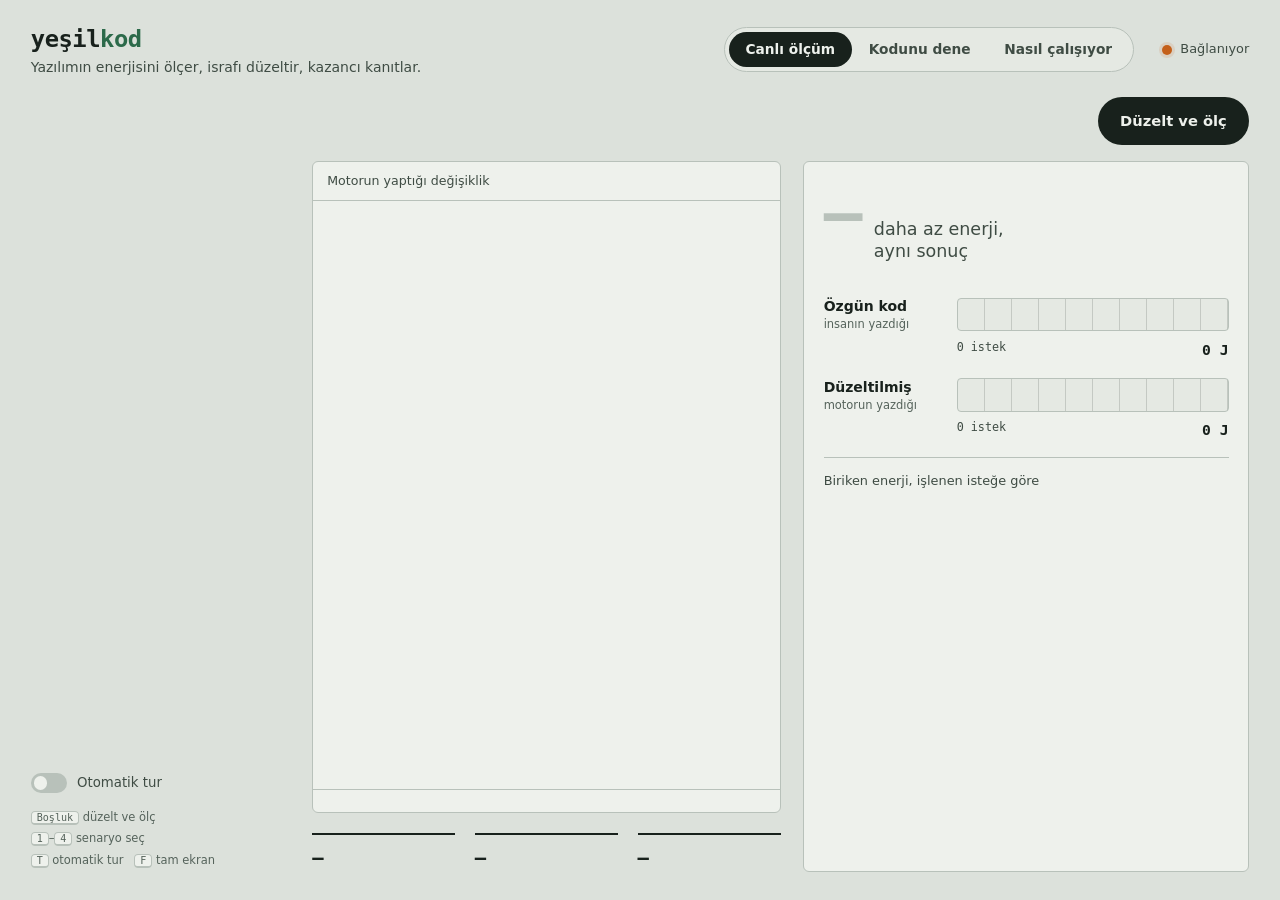
==== web/index.html @ ccd66c2a "Yeşil Kod: araç, proje sitesi ve COP31 stant malzemeleri Python için enerji israfı analizi, otomatik" ====
<!doctype html>
<html lang="tr">
<head>
<meta charset="utf-8">
<meta name="viewport" content="width=device-width, initial-scale=1">
<title>Yeşil Kod</title>
<style>
@font-face{font-family:"Martian";src:url(/fonts/martian-mono-latin-standard-normal.woff2) format("woff2");font-weight:100 800;font-stretch:75% 112.5%;font-display:swap;unicode-range:U+0000-00FF,U+0131,U+0152-0153,U+02BB-02BC,U+02C6,U+02DA,U+02DC,U+2000-206F,U+20AC,U+2122,U+2191,U+2193,U+2212,U+2215}
@font-face{font-family:"Martian";src:url(/fonts/martian-mono-latin-ext-standard-normal.woff2) format("woff2");font-weight:100 800;font-stretch:75% 112.5%;font-display:swap;unicode-range:U+0100-02BA,U+02BD-02C5,U+02C7-02CC,U+02CE-02D7,U+02DD-02FF,U+1E00-1E9F,U+20A0-20AB,U+2113,U+2C60-2C7F,U+A720-A7FF}
@font-face{font-family:"Hanken";src:url(/fonts/hanken-grotesk-latin-wght-normal.woff2) format("woff2");font-weight:100 900;font-display:swap;unicode-range:U+0000-00FF,U+0131,U+0152-0153,U+02BB-02BC,U+02C6,U+02DA,U+02DC,U+2000-206F,U+20AC,U+2122,U+2191,U+2193,U+2212,U+2215}
@font-face{font-family:"Hanken";src:url(/fonts/hanken-grotesk-latin-ext-wght-normal.woff2) format("woff2");font-weight:100 900;font-display:swap;unicode-range:U+0100-02BA,U+02BD-02C5,U+02C7-02CC,U+02CE-02D7,U+02DD-02FF,U+1E00-1E9F,U+20A0-20AB,U+2113,U+2C60-2C7F,U+A720-A7FF}

:root{
  --mineral:#DCE1DB; --paper:#EEF1EC; --well:#E5E9E3; --rule:#B8C1BA;
  --ink:#18211C; --ink2:#3F4C44; --ink3:#55635B;
  --amber:#C4601A; --amber-ink:#8E430F; --amber-tint:rgba(196,96,26,.13);
  --moss:#2C6A4A; --moss-ink:#1F5038; --moss-tint:rgba(44,106,74,.14);
  --mono:"Martian", ui-monospace, "Cascadia Mono", Consolas, monospace;
  --sans:"Hanken", "Segoe UI", system-ui, sans-serif;
  --r:6px;
}
*{box-sizing:border-box;margin:0;padding:0}
html{font-size:clamp(14px, 0.86vw, 19px)}
body{background:var(--mineral);color:var(--ink);font-family:var(--sans);line-height:1.45;-webkit-font-smoothing:antialiased;min-height:100vh}
button{font:inherit;color:inherit;background:none;border:0;cursor:pointer}
:focus-visible{outline:3px solid var(--ink);outline-offset:3px;border-radius:4px}
.app{max-width:1800px;margin:0 auto;padding:1.6rem 2.2rem 2rem;display:flex;flex-direction:column;gap:1.4rem;min-height:100vh}

header{display:flex;align-items:center;gap:2rem;flex-wrap:wrap}
.word{font-family:var(--mono);font-weight:700;font-stretch:112.5%;font-size:1.7rem;letter-spacing:-.02em}
.word span{color:var(--moss)}
.desc{color:var(--ink2);font-size:1rem}
.tabs{display:flex;background:var(--well);border:1px solid var(--rule);border-radius:999px;padding:4px;margin-left:auto}
.tabs button{padding:.55rem 1.2rem;border-radius:999px;font-weight:600;font-size:.98rem;color:var(--ink2);white-space:nowrap}
.tabs button[aria-selected=true]{background:var(--ink);color:var(--paper)}
.status{display:flex;align-items:center;gap:.6rem;font-size:.92rem;color:var(--ink2)}
.led{width:10px;height:10px;border-radius:50%;background:var(--amber);box-shadow:0 0 0 3px var(--amber-tint)}
.led.on{background:var(--moss);box-shadow:0 0 0 3px var(--moss-tint)}
.status b{color:var(--ink);font-weight:600}
.view{display:none;flex:1;min-height:0} .view.on{display:flex}
@media (min-width:1101px){.app{height:100vh} #canli .main{min-height:0} .meter{min-height:0;overflow:hidden} .facts{margin-top:auto}}

#canli{gap:1.6rem;align-items:stretch}
.side{width:18.5rem;flex-shrink:0;display:flex;flex-direction:column;gap:.6rem}
.sc{text-align:left;padding:1rem 1.1rem;border-radius:var(--r);background:var(--paper);border:1px solid var(--rule);display:flex;flex-direction:column;gap:.25rem;transition:background .2s,color .2s}
.sc:hover{border-color:var(--ink3)}
.sc strong{font-size:1.08rem}
.sc small{font-size:.88rem;color:var(--ink3)}
.sc[aria-pressed=true]{background:var(--ink);color:var(--paper);border-color:var(--ink)}
.sc[aria-pressed=true] small{color:#B9C6BE}
.side .spacer{flex:1}
.toggle{display:flex;align-items:center;gap:.7rem;font-size:.95rem;color:var(--ink2);padding:.4rem 0;cursor:pointer}
.toggle input{width:2.6rem;height:1.4rem;appearance:none;background:var(--rule);border-radius:999px;position:relative;cursor:pointer;transition:background .2s;flex-shrink:0}
.toggle input::after{content:"";position:absolute;top:3px;left:3px;width:calc(1.4rem - 6px);height:calc(1.4rem - 6px);border-radius:50%;background:var(--paper);transition:transform .2s}
.toggle input:checked{background:var(--moss)} .toggle input:checked::after{transform:translateX(1.2rem)}
.keys{font-size:.82rem;color:var(--ink3);line-height:1.9}
.keys kbd{font-family:var(--mono);font-size:.72rem;border:1px solid var(--rule);border-bottom-width:2px;border-radius:4px;padding:0 .35rem;background:var(--paper)}

.main{flex:1;min-width:0;display:grid;grid-template-columns:minmax(0,1.05fr) minmax(0,1fr);grid-template-rows:auto 1fr;gap:1.2rem 1.6rem}
.leftcol{display:flex;flex-direction:column;gap:1.4rem;min-height:0}
.leftcol .diff{flex:1}
.head{grid-column:1/-1;display:flex;align-items:flex-end;gap:2rem;justify-content:space-between}
.head h2{font-family:var(--mono);font-weight:600;font-size:2.1rem;letter-spacing:-.03em;line-height:1.1}
.head p{color:var(--ink2);font-size:1.08rem;max-width:52ch;margin-top:.4rem}
.go{background:var(--ink);color:var(--paper);font-weight:700;font-size:1.05rem;padding:.95rem 1.6rem;border-radius:999px;white-space:nowrap;transition:transform .15s}
.go:hover{transform:translateY(-1px)} .go:disabled{opacity:.6;cursor:progress;transform:none}

.diff{background:var(--paper);border:1px solid var(--rule);border-radius:var(--r);display:flex;flex-direction:column;min-height:0;overflow:hidden}
.diff .bar{display:flex;justify-content:space-between;align-items:center;padding:.7rem 1rem;border-bottom:1px solid var(--rule);font-size:.9rem;color:var(--ink2)}
.diff .bar b{color:var(--ink);font-weight:600}
.code{font-family:var(--mono);font-stretch:75%;font-size:.86rem;line-height:1.75;overflow:auto;padding:.7rem 0;flex:1}
.ln{display:grid;grid-template-columns:2.2rem 1fr;white-space:pre;padding-right:1rem;min-width:max-content}
.ln i{font-style:normal;text-align:center;color:var(--ink3);user-select:none}
.ln.sil{background:var(--amber-tint)} .ln.sil i{color:var(--amber-ink)}
.ln.ekle{background:var(--moss-tint)} .ln.ekle i{color:var(--moss-ink)}
.ln.sil span{text-decoration:line-through;text-decoration-color:rgba(142,67,15,.5)}
.fixes{border-top:1px solid var(--rule);padding:.8rem 1rem;display:flex;flex-direction:column;gap:.35rem;font-size:.92rem;color:var(--ink2)}
.fixes b{font-family:var(--mono);font-size:.76rem;color:var(--ink);margin-right:.5rem}
.reveal .ln.ekle{animation:grow .45s both}
.reveal .ln.sil span{animation:strike .7s both}
@keyframes grow{from{opacity:0;transform:translateX(-14px)}}
@keyframes strike{from{text-decoration-color:transparent}}

.meter{background:var(--paper);border:1px solid var(--rule);border-radius:var(--r);padding:1.3rem 1.4rem;display:flex;flex-direction:column;gap:1.2rem}
.readout{display:flex;align-items:baseline;gap:1rem;flex-wrap:wrap;min-height:5.6rem}
.readout .x{font-family:var(--mono);font-weight:700;font-stretch:112.5%;font-size:4.6rem;line-height:1;letter-spacing:-.04em;color:var(--moss);font-variant-numeric:tabular-nums}
.readout .xl{font-size:1.25rem;color:var(--ink2);max-width:14ch;line-height:1.25}
.trace{flex:1;min-height:12rem;display:flex;flex-direction:column;gap:.5rem;border-top:1px solid var(--rule);padding-top:1rem}
.trace .cap{display:flex;justify-content:space-between;font-size:.92rem;color:var(--ink2)}
.trace canvas{flex:1;width:100%;min-height:10rem}
.readout.idle .x{color:var(--rule)}
.mode{font-size:.92rem;color:var(--ink2)}
.tape{display:grid;grid-template-columns:8.5rem 1fr;gap:.4rem 1rem;align-items:center}
.tape .name{font-weight:600;font-size:1rem}
.tape .name small{display:block;font-weight:400;color:var(--ink3);font-size:.82rem}
.track{position:relative;height:2.4rem;background:var(--well);border:1px solid var(--rule);border-radius:4px;overflow:hidden}
.track::after{content:"";position:absolute;inset:0;background:repeating-linear-gradient(90deg,transparent 0 calc(10% - 1px),rgba(24,33,28,.16) calc(10% - 1px) 10%)}
.fill{position:absolute;inset:0 auto 0 0;width:0;transition:width .25s linear}
.amber .fill{background:var(--amber)} .moss .fill{background:var(--moss)}
.fill.slow{transition:width 1.6s cubic-bezier(.6,0,.2,1)}
.tape .val{grid-column:2;display:flex;justify-content:space-between;gap:1rem;font-family:var(--mono);font-stretch:87.5%;font-size:.84rem;color:var(--ink2);font-variant-numeric:tabular-nums}
.tape .val b{color:var(--ink);font-weight:600;font-size:1.05rem}

.facts{display:grid;grid-template-columns:repeat(3,minmax(0,1fr));gap:1.4rem}
.fact{border-top:2px solid var(--ink);padding-top:.8rem}
.fact .v{font-family:var(--mono);font-weight:600;font-size:1.35rem;white-space:nowrap;letter-spacing:-.02em;font-variant-numeric:tabular-nums;line-height:1.2}
.fact .l{font-size:.95rem;color:var(--ink2);margin-top:.25rem}
.fact.ok .v{color:var(--moss)}

#dene{gap:1.6rem}
.editor{flex:1.1;min-width:0;background:var(--paper);border:1px solid var(--rule);border-radius:var(--r);display:flex;flex-direction:column;overflow:hidden}
.editor label{padding:.8rem 1rem;border-bottom:1px solid var(--rule);font-size:.95rem;color:var(--ink2)}
.editor textarea{flex:1;min-height:30rem;resize:none;border:0;outline:0;background:transparent;color:var(--ink);font:.84rem/1.75 var(--mono);font-stretch:87.5%;padding:1rem;tab-size:4}
.editor .row{display:flex;gap:.8rem;align-items:center;padding:.8rem 1rem;border-top:1px solid var(--rule);flex-wrap:wrap}
.ghost{border:1px solid var(--rule);border-radius:999px;padding:.85rem 1.3rem;font-weight:600;font-size:.98rem;color:var(--ink2);background:var(--paper)}
.ghost:hover{border-color:var(--ink3)}
.out{flex:1;min-width:0;display:flex;flex-direction:column;gap:.8rem;overflow:auto;max-height:calc(100vh - 9rem)}
.empty{border:1px dashed var(--ink3);border-radius:var(--r);padding:2rem;color:var(--ink2);font-size:1.02rem;line-height:1.6}
.tally{display:flex;gap:2.4rem;padding:.2rem 0 .4rem}
.tally div{font-size:.95rem;color:var(--ink2)} .tally b{display:block;font-family:var(--mono);font-size:2rem;color:var(--ink);line-height:1.2}
.find{background:var(--paper);border:1px solid var(--rule);border-radius:var(--r);padding:.8rem 1rem;display:grid;grid-template-columns:auto 1fr auto;gap:.2rem .9rem;align-items:baseline;text-align:left;width:100%}
.find:hover{border-color:var(--ink3)}
.sev{font-family:var(--mono);font-size:.72rem;font-weight:600;padding:.15rem .45rem;border-radius:4px}
.sev.yüksek{background:var(--amber-tint);color:var(--amber-ink)} .sev.orta{background:#E9E2C9;color:#6B5714} .sev.bilgi{background:var(--well);color:var(--ink2)}
.find h4{font-size:1rem;font-weight:600} .find .where{font-family:var(--mono);font-size:.76rem;color:var(--ink3)}
.find p{grid-column:2/-1;font-size:.92rem;color:var(--ink2)}
.out .diff{flex:none}
.out .code{max-height:24rem}

#nasil{flex-direction:column;gap:2rem}
.steps{display:grid;grid-template-columns:repeat(4,minmax(0,1fr));gap:1.6rem}
.step{border-top:2px solid var(--ink);padding-top:1rem}
.step .n{font-family:var(--mono);font-weight:700;font-size:2.4rem;color:var(--moss);line-height:1}
.step h3{font-size:1.3rem;margin:.6rem 0 .4rem}
.step p{color:var(--ink2);font-size:1.02rem;max-width:34ch}
.cols{display:grid;grid-template-columns:repeat(2,minmax(0,1fr));gap:2rem}
.box{background:var(--paper);border:1px solid var(--rule);border-radius:var(--r);padding:1.4rem 1.6rem}
.box h3{font-size:1.2rem;margin-bottom:.8rem}
.eq{font-family:var(--mono);font-weight:600;font-size:1.6rem;margin:.4rem 0 1rem}
.box ul{padding-left:1.2rem;display:flex;flex-direction:column;gap:.45rem;color:var(--ink2)}
.src{font-size:.88rem;color:var(--ink3);line-height:1.7;margin-top:1rem}

@media (max-width:1100px){
  #canli{flex-direction:column} .side{width:auto;flex-direction:row;flex-wrap:wrap} .side .sc{flex:1 1 14rem} .side .spacer,.keys{display:none}
  .main{grid-template-columns:1fr} .head{flex-direction:column;align-items:flex-start}
  #dene{flex-direction:column} .out{max-height:none} .steps{grid-template-columns:repeat(2,minmax(0,1fr))} .cols{grid-template-columns:1fr}
}
@media (max-width:640px){
  .app{padding:1rem} .tabs{margin-left:0;width:100%;overflow-x:auto} .facts,.steps{grid-template-columns:1fr} .readout .x{font-size:3.2rem}
  .tape{grid-template-columns:1fr} .tape .val{grid-column:1}
}
@media (prefers-reduced-motion:reduce){*{animation:none!important;transition:none!important}}
</style>
</head>
<body>
<div class="app">
  <header>
    <div>
      <div class="word">yeşil<span>kod</span></div>
      <div class="desc">Yazılımın enerjisini ölçer, israfı düzeltir, kazancı kanıtlar.</div>
    </div>
    <div class="tabs" role="tablist" aria-label="Bölümler">
      <button role="tab" aria-selected="true" data-v="canli">Canlı ölçüm</button>
      <button role="tab" aria-selected="false" data-v="dene">Kodunu dene</button>
      <button role="tab" aria-selected="false" data-v="nasil">Nasıl çalışıyor</button>
    </div>
    <div class="status"><span class="led" id="led"></span><span id="modeTxt">Bağlanıyor</span></div>
  </header>

  <section class="view on" id="canli" role="tabpanel">
    <nav class="side" aria-label="Senaryolar">
      <div id="list" style="display:contents"></div>
      <div class="spacer"></div>
      <label class="toggle"><input type="checkbox" id="auto"> Otomatik tur</label>
      <p class="keys"><kbd>Boşluk</kbd> düzelt ve ölç<br><kbd>1</kbd>–<kbd>4</kbd> senaryo seç<br><kbd>T</kbd> otomatik tur &nbsp; <kbd>F</kbd> tam ekran</p>
    </nav>
    <div class="main">
      <div class="head">
        <div><h2 id="title"></h2><p id="summary"></p></div>
        <button class="go" id="go">Düzelt ve ölç</button>
      </div>
      <div class="leftcol">
      <div class="diff">
        <div class="bar"><span>Motorun yaptığı değişiklik</span><b id="diffCount"></b></div>
        <div class="code" id="diff" aria-live="polite"></div>
        <div class="fixes" id="fixes"></div>
      </div>
      <div class="facts">
        <div class="fact" id="f1"><div class="v">—</div><div class="l"></div></div>
        <div class="fact" id="f2"><div class="v">—</div><div class="l"></div></div>
        <div class="fact" id="f3"><div class="v">—</div><div class="l"></div></div>
      </div>
      </div>
      <div class="meter">
        <div class="readout idle" id="readout"><span class="x" id="x">—</span><span class="xl" id="xl">daha az enerji, aynı sonuç</span></div>
        <div class="mode" id="tapeMode"></div>
        <div class="tape amber">
          <div class="name">Özgün kod<small>insanın yazdığı</small></div>
          <div class="track"><div class="fill" id="fa"></div></div>
          <div class="val"><span id="na">0 istek</span><b id="ea">0 J</b></div>
        </div>
        <div class="tape moss">
          <div class="name">Düzeltilmiş<small>motorun yazdığı</small></div>
          <div class="track"><div class="fill" id="fb"></div></div>
          <div class="val"><span id="nb">0 istek</span><b id="eb">0 J</b></div>
        </div>
        <div class="trace"><div class="cap"><span>Biriken enerji, işlenen isteğe göre</span><span id="traceMax"></span></div><canvas id="cv" aria-label="Biriken enerji grafiği" role="img"></canvas></div>
      </div>
    </div>
  </section>

  <section class="view" id="dene" role="tabpanel">
    <div class="editor">
      <label for="code">Python kodunuzu yapıştırın. Kod çalıştırılmaz, yalnızca yapısı incelenir.</label>
      <textarea id="code" spellcheck="false"></textarea>
      <div class="row">
        <button class="go" id="an">Analiz et ve düzelt</button>
        <button class="ghost" id="sample">Örnek kodu yükle</button>
        <label class="toggle" id="aiWrap"><input type="checkbox" id="ai"> Yapay zekâdan da öneri iste</label>
      </div>
    </div>
    <div class="out" id="out">
      <div class="empty">Sonuçlar burada görünecek: hangi satırın enerji israf ettiği, neden israf ettiği ve motorun önerdiği düzeltme.</div>
    </div>
  </section>

  <section class="view" id="nasil" role="tabpanel">
    <div class="steps">
      <div class="step"><div class="n">1</div><h3>Bul</h3><p>Statik analiz kodun sözdizimi ağacını tarar ve enerji israf eden altı kalıbı satır satır işaretler.</p></div>
      <div class="step"><div class="n">2</div><h3>Düzelt</h3><p>Motor dört kalıbı kendisi yeniden yazar: toplu sorgu, küme ile arama, döngü dışına taşıma, önbellek.</p></div>
      <div class="step"><div class="n">3</div><h3>Doğrula</h3><p>İki sürüm de çalıştırılır. Çıktılar birebir aynı değilse düzeltme reddedilir.</p></div>
      <div class="step"><div class="n">4</div><h3>Ölç</h3><p>İşlemcinin enerji sayaçları okunur; aynı sayıda istek için harcanan enerji karşılaştırılır ve karbona çevrilir.</p></div>
    </div>
    <div class="cols">
      <div class="box">
        <h3>Karbon hesabı</h3>
        <div class="eq">SCI = (E × I + M) / R</div>
        <ul>
          <li>E: ölçülen enerji. Linux'ta Intel/AMD RAPL sayaçları, diğer sistemlerde işlemci süresi × çekirdek gücü.</li>
          <li>I: Türkiye şebekesinin karbon yoğunluğu, <span id="ci2">341</span> gCO₂e/kWh.</li>
          <li>M: donanımın gömülü emisyonu; sonraki aşamada eklenecek.</li>
          <li>R: istek başına.</li>
        </ul>
        <p class="src">SCI, Green Software Foundation'ın 2024'te ISO standardı olan spesifikasyonudur.</p>
      </div>
      <div class="box">
        <h3>Dürüst sınırlar</h3>
        <ul>
          <li>Yalnızca işlemci enerjisi ölçülür; bellek, ağ ve soğutma dahil değildir. Gerçek kazanç daha büyüktür.</li>
          <li>Sipariş raporunda veritabanı aynı bilgisayarda çalışır. Gerçek sistemde her sorgu ağdan geçer; bu yüzden sorgu sayısındaki düşüş ayrıca gösterilir.</li>
          <li>Tahmini modda mutlak değerlerden çok oranlar güvenilirdir.</li>
          <li>Düzeltilmiş koddaki önbellekler her istekten önce temizlenir; kazanç önceki ölçümden kalan sonuçlardan gelmez.</li>
        </ul>
        <p class="src">Kaynaklar: Low-Carbon Power, Türkiye, Ağustos 2025–Temmuz 2026; EEA, 2025 yeni otomobil ortalaması 96,7 gCO₂/km (geçici veri); Green Software Foundation, SCI.</p>
      </div>
    </div>
  </section>
</div>

<script>
const $ = s => document.querySelector(s);
const nf = (v, d = 0) => Number(v).toLocaleString('tr-TR', {maximumFractionDigits: d, minimumFractionDigits: d});
const esc = s => String(s).replace(/&/g, '&amp;').replace(/</g, '&lt;');
let SC = [], cur = 0, busy = false, INFO = null, autoT = null, es = null;
const trace = {
  n: 1, ymax: 1, a: [], b: [],
  reset() { this.n = 1; this.ymax = 1; this.a = []; this.b = []; $('#traceMax').textContent = ''; this.draw(); },
  draw() {
    const cv = $('#cv'), dpr = window.devicePixelRatio || 1;
    const W = cv.clientWidth, H = cv.clientHeight;
    if (!W || !H) return;
    cv.width = W * dpr; cv.height = H * dpr;
    const g = cv.getContext('2d'); g.setTransform(dpr, 0, 0, dpr, 0, 0); g.clearRect(0, 0, W, H);
    const L = 64, R = 12, T = 10, B = 26, pw = W - L - R, ph = H - T - B;
    const X = v => L + v / this.n * pw, Y = v => T + ph - v / this.ymax * ph;
    const css = getComputedStyle(document.documentElement);
    g.font = '11px Martian, monospace'; g.textBaseline = 'middle';
    for (let i = 0; i <= 4; i++) {
      const v = this.ymax * i / 4, y = Y(v);
      g.strokeStyle = 'rgba(24,33,28,.12)'; g.lineWidth = 1; g.beginPath(); g.moveTo(L, y); g.lineTo(W - R, y); g.stroke();
      g.fillStyle = css.getPropertyValue('--ink3'); g.textAlign = 'right'; g.fillText(v === 0 ? '0' : fmtJ(v).replace(' ', ' '), L - 8, y);
    }
    g.textAlign = 'left'; g.fillText('0', L, H - 10); g.textAlign = 'right'; g.fillText(nf(this.n) + ' istek', W - R, H - 10);
    const line = (pts, color, fill) => {
      if (pts.length < 2) return;
      g.beginPath(); pts.forEach(([x, y], i) => i ? g.lineTo(X(x), Y(y)) : g.moveTo(X(x), Y(y)));
      if (fill) { g.save(); g.lineTo(X(pts.at(-1)[0]), Y(0)); g.lineTo(X(0), Y(0)); g.closePath(); g.fillStyle = fill; g.fill(); g.restore();
        g.beginPath(); pts.forEach(([x, y], i) => i ? g.lineTo(X(x), Y(y)) : g.moveTo(X(x), Y(y))); }
      g.strokeStyle = color; g.lineWidth = 3; g.lineJoin = 'round'; g.stroke();
      const [lx, ly] = pts.at(-1); g.fillStyle = color; g.beginPath(); g.arc(X(lx), Y(ly), 4.5, 0, 7); g.fill();
    };
    line(this.a, css.getPropertyValue('--amber'), 'rgba(196,96,26,.10)');
    line(this.b, css.getPropertyValue('--moss'));
  }
};
window.addEventListener('resize', () => trace.draw());
const TAPE_IDLE ='İki sürüm aynı sayıda isteği işler. Şeritler işlenen isteği gösterir.';

function fmtJ(j) {
  if (j >= 1000) return nf(j / 1000, 2) + ' kJ';
  if (j >= 1) return nf(j, 2) + ' J';
  if (j >= 1e-3) return nf(j * 1e3, 1) + ' mJ';
  return nf(j * 1e6, 1) + ' µJ';
}
function big(v) { return v >= 100 ? nf(v, 0) : v >= 10 ? nf(v, 1) : nf(v, 2); }
async function api(p, body) {
  const r = await fetch(p, body ? {method: 'POST', headers: {'Content-Type': 'application/json'}, body: JSON.stringify(body)} : {});
  return r.json();
}
function renderDiff(el, rows, reveal) {
  el.classList.remove('reveal'); void el.offsetWidth;
  let k = 0;
  el.innerHTML = rows.map(r => {
    const sign = r.tur === 'sil' ? '−' : r.tur === 'ekle' ? '+' : '';
    const delay = r.tur === 'ekle' ? ` style="animation-delay:${0.55 + 0.08 * (k++)}s"` : '';
    return `<div class="ln ${r.tur}"${delay}><i>${sign}</i><span>${esc(r.metin) || ' '}</span></div>`;
  }).join('');
  if (reveal) el.classList.add('reveal');
}
function setFact(id, v, l, ok) {
  const f = $(id); f.querySelector('.v').textContent = v; f.querySelector('.l').textContent = l; f.classList.toggle('ok', !!ok);
}
function resetMeter() {
  $('#readout').classList.add('idle'); $('#x').textContent = '—'; trace.reset();
  ['#fa', '#fb'].forEach(q => { $(q).classList.remove('slow'); $(q).style.width = '0'; });
  $('#na').textContent = '0 istek'; $('#nb').textContent = '0 istek'; $('#ea').textContent = '0 J'; $('#eb').textContent = '0 J';
  $('#tapeMode').textContent = TAPE_IDLE;
}

function pick(i) {
  if (busy) return;
  cur = i; const s = SC[i];
  document.querySelectorAll('.sc').forEach((b, k) => b.setAttribute('aria-pressed', k === i));
  $('#title').textContent = s.baslik;
  $('#summary').textContent = s.ozet;
  const ch = s.fark.filter(r => r.tur !== 'esit').length;
  $('#diffCount').textContent = `${s.duzeltmeler.length} düzeltme, ${ch} satır`;
  renderDiff($('#diff'), s.fark, false);
  $('#fixes').innerHTML = s.duzeltmeler.map(f => `<div><b>${f.kural}</b>${esc(f.aciklama)}</div>`).join('');
  resetMeter();
  setFact('#f1', '—', 'İki sürümün çıktısı karşılaştırılacak');
  setFact('#f2', s.kalip, s.gercek_hayat);
  setFact('#f3', '—', 'Günde 1 milyon istekte yıllık tasarruf');
}

function finish(done) { busy = false; $('#go').disabled = false; $('#go').textContent = 'Tekrar ölç'; done(); }

function run() {
  if (busy) return Promise.resolve();
  busy = true; $('#go').disabled = true; $('#go').textContent = 'Doğrulanıyor';
  const s = SC[cur];
  resetMeter();
  renderDiff($('#diff'), s.fark, true);
  return new Promise(async done => {
    try {
      const p = await api('/api/kanitla', {id: s.id, olc: false});
      if (!p.esdeger) throw new Error(p.hata || 'Sonuçlar farklı');
      setFact('#f1', 'Aynı sonuç', `${nf(p.cikti_sayisi)} kayıtlık çıktı iki sürümde birebir eşleşti`, true);
      if (p.sorgu_sayisi) setFact('#f2', `${nf(p.sorgu_sayisi.ozgun)} → ${nf(p.sorgu_sayisi.duzeltilmis)}`, 'veritabanı sorgusu, istek başına', true);
    } catch (e) { setFact('#f1', 'Doğrulanamadı', e.message); finish(done); return; }

    $('#go').textContent = 'Ölçülüyor';
    let n = 1;
    es = new EventSource('/api/yaris?id=' + encodeURIComponent(s.id));
    es.onmessage = ev => {
      const d = JSON.parse(ev.data);
      if (d.tur === 'basla') { n = d.istek; trace.n = n; trace.a = [[0, 0]]; trace.draw(); }
      else if (d.tur === 'ilerleme') {
        const a = d.surum === 'ozgun';
        if (a) {
          if (trace.a.length === 1) {               // ilk parçadan son enerjiyi kestir, ölçeği sabitle
            trace.ymax = d.enerji_j / d.bitti * n * 1.08;
            $('#traceMax').textContent = 'Ölçek ilk ölçümden kestirildi';
          }
          trace.a.push([d.bitti, d.enerji_j]);
          trace.ymax = Math.max(trace.ymax, d.enerji_j * 1.04);
        } else {
          trace.b = [[0, 0], [n, d.enerji_j]];
          trace.ymax = Math.max(trace.ymax, d.enerji_j * 1.1);
        }
        trace.draw();
        $(a ? '#fa' : '#fb').style.width = (d.bitti / n * 100) + '%';
        $(a ? '#na' : '#nb').textContent = `${nf(d.bitti)} / ${nf(n)} istek, ${nf(d.sure_s, 2)} s`;
        $(a ? '#ea' : '#eb').textContent = fmtJ(d.enerji_j);
      } else if (d.tur === 'son') {
        es.close(); es = null;
        $('#traceMax').textContent = `özgün ${fmtJ(d.ozgun_j)}, düzeltilmiş ${fmtJ(d.duzeltilmis_j)}`;
        setTimeout(() => {
          $('#tapeMode').textContent = `Şeritler artık ${nf(n)} istek için harcanan enerjiyi gösteriyor.`;
          $('#fb').classList.add('slow');
          $('#fb').style.width = Math.max(d.duzeltilmis_j / d.ozgun_j * 100, 0.4) + '%';
          $('#readout').classList.remove('idle');
          $('#x').textContent = (d.kat >= 100 ? nf(d.kat, 0) : nf(d.kat, 1)) + '×';
          const yr = e => e * INFO.daily_calls * 365 / 3.6e6;
          const kwh = yr(d.ozgun_j / n) - yr(d.duzeltilmis_j / n);
          const kg = kwh * INFO.carbon_intensity / 1000;
          setFact('#f3', `${big(kg)} kg CO₂e`, `yıllık tasarruf, günde 1 milyon istekte. ${big(kg * 1000 / INFO.car_g_per_km)} km otomobil yolculuğu kadar.`, true);
          finish(done);
        }, 600);
      }
    };
    es.onerror = () => { if (es) { es.close(); es = null; setFact('#f1', 'Bağlantı kesildi', 'Paneli yenileyip tekrar deneyin'); finish(done); } };
  });
}

async function tour() {
  while ($('#auto').checked) {
    await run();
    await new Promise(r => autoT = setTimeout(r, 7000));
    if (!$('#auto').checked) break;
    pick((cur + 1) % SC.length);
    await new Promise(r => autoT = setTimeout(r, 1500));
  }
}

async function analyze() {
  const btn = $('#an'); btn.disabled = true; btn.textContent = 'İnceleniyor';
  try {
    const r = await api('/api/analiz', {kod: $('#code').value, ai: $('#ai').checked});
    const out = $('#out'); out.innerHTML = '';
    if (r.hata) { out.innerHTML = `<div class="empty">${esc(r.hata)}. Kodu düzeltip tekrar deneyin.</div>`; return; }
    const B = r.bulgular, c = s => B.filter(b => b.onem === s).length;
    out.insertAdjacentHTML('beforeend', `<div class="tally"><div><b>${B.length}</b>bulgu</div><div><b>${c('yüksek')}</b>yüksek önemli</div><div><b>${r.duzeltmeler.length}</b>otomatik düzeltme</div></div>`);
    if (!B.length) out.insertAdjacentHTML('beforeend', '<div class="empty">Bilinen bir enerji israfı kalıbı bulunamadı.</div>');
    B.forEach(b => {
      const el = document.createElement('button'); el.className = 'find';
      el.innerHTML = `<span class="sev ${b.onem}">${b.onem}</span><h4></h4><span class="where">satır ${b.satir}</span><p></p>`;
      el.querySelector('h4').textContent = b.baslik; el.querySelector('p').textContent = b.oneri;
      el.onclick = () => gotoLine(b.satir); out.appendChild(el);
    });
    if (r.fark && r.fark.length) {
      const box = document.createElement('div'); box.className = 'diff';
      box.innerHTML = `<div class="bar"><span>Motorun önerdiği düzeltme</span><b>${r.duzeltmeler.length} değişiklik</b></div><div class="code"></div>`;
      out.appendChild(box);
      renderDiff(box.querySelector('.code'), r.fark.filter((x, i, a) => x.tur !== 'esit' || a.slice(Math.max(0, i - 2), i + 3).some(y => y.tur !== 'esit')), true);
    }
    if (r.ai) {
      const d = document.createElement('div'); d.className = 'diff';
      d.innerHTML = '<div class="bar"><span>Yapay zekâ önerisi</span></div><div class="code" style="white-space:pre-wrap;padding:1rem"></div>';
      d.querySelector('.code').textContent = r.ai; out.appendChild(d);
    }
  } finally { btn.disabled = false; btn.textContent = 'Analiz et ve düzelt'; }
}
function gotoLine(n) {
  const ta = $('#code'), L = ta.value.split('\n'); let s = 0;
  for (let i = 0; i < n - 1; i++) s += L[i].length + 1;
  ta.focus(); ta.setSelectionRange(s, s + (L[n - 1] || '').length);
  ta.scrollTop = Math.max(0, (n - 6) * parseFloat(getComputedStyle(ta).lineHeight));
}

async function init() {
  INFO = await api('/api/bilgi');
  $('#led').classList.toggle('on', INFO.mode === 'rapl');
  $('#modeTxt').innerHTML = `<b>${INFO.mode === 'rapl' ? 'Gerçek ölçüm' : 'Tahmini ölçüm'}</b>, şebeke ${nf(INFO.carbon_intensity)} gCO₂e/kWh`;
  $('#ci2').textContent = nf(INFO.carbon_intensity);
  if (!INFO.ai_aktif) $('#aiWrap').style.display = 'none';
  SC = await api('/api/senaryolar');
  $('#list').innerHTML = SC.map((s, i) => `<button class="sc" aria-pressed="false" data-i="${i}"><strong>${esc(s.baslik)}</strong><small>${esc(s.kalip)}</small></button>`).join('');
  document.querySelectorAll('.sc').forEach(b => b.onclick = () => pick(+b.dataset.i));
  pick(0); trace.draw();
  $('#code').value = (await api('/api/ornek')).kod;
}

document.querySelectorAll('.tabs button').forEach(b => b.onclick = () => {
  document.querySelectorAll('.tabs button').forEach(x => x.setAttribute('aria-selected', x === b));
  document.querySelectorAll('.view').forEach(v => v.classList.toggle('on', v.id === b.dataset.v));
  requestAnimationFrame(() => trace.draw());
});
$('#go').onclick = run;
$('#auto').onchange = e => { clearTimeout(autoT); if (e.target.checked) tour(); };
$('#an').onclick = analyze;
$('#sample').onclick = async () => { $('#code').value = (await api('/api/ornek')).kod; };
document.addEventListener('keydown', e => {
  if (['TEXTAREA', 'INPUT'].includes(e.target.tagName)) return;
  if (e.code === 'Space') { e.preventDefault(); run(); }
  else if (/^[1-4]$/.test(e.key)) pick(+e.key - 1);
  else if (e.key.toLowerCase() === 't') { $('#auto').checked = !$('#auto').checked; $('#auto').onchange({target: $('#auto')}); }
  else if (e.key.toLowerCase() === 'f') { document.fullscreenElement ? document.exitFullscreen() : document.documentElement.requestFullscreen(); }
});
init();
</script>
</body>
</html>
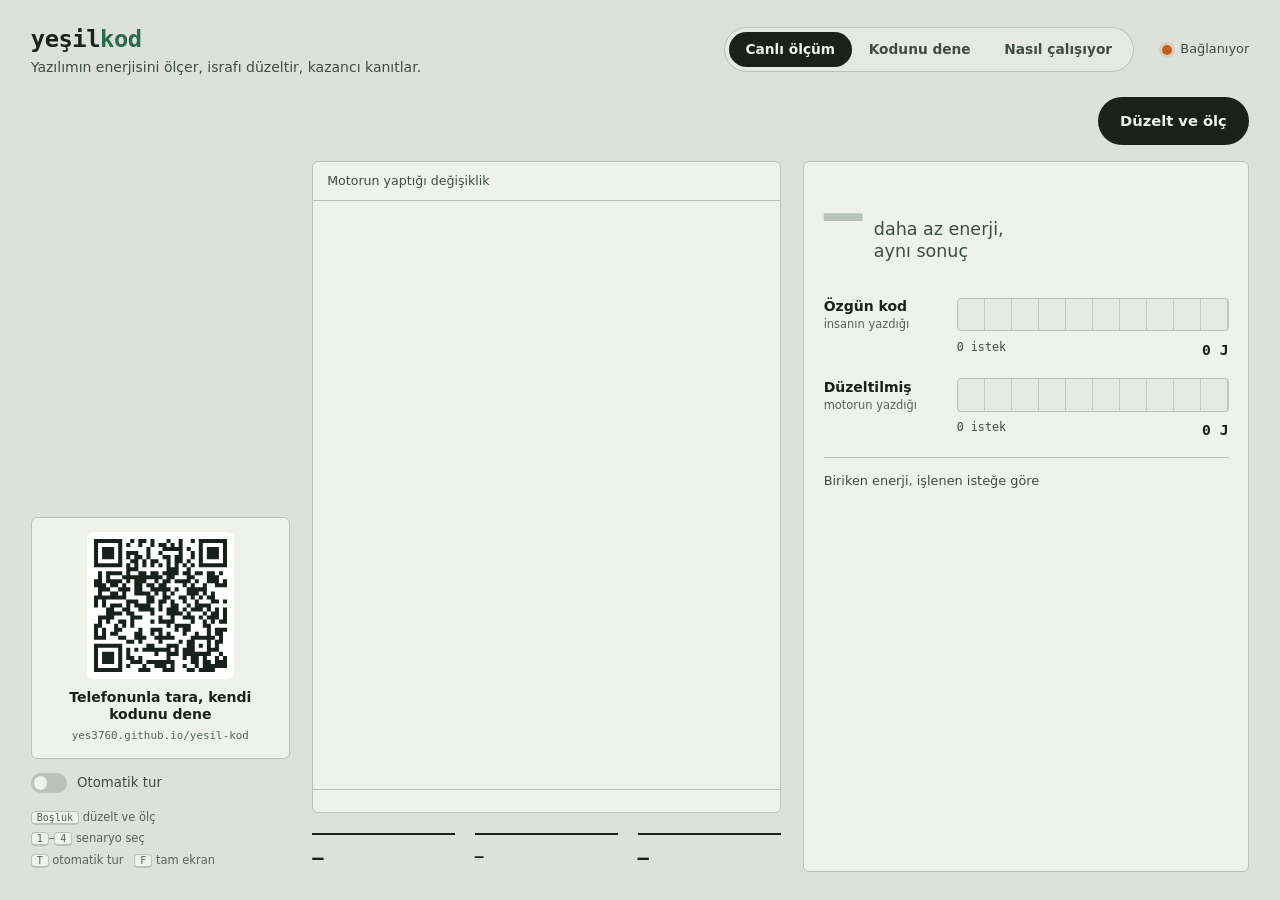
==== commit 03d93268: "Stant malzemeleri tamamlandı; ekip adları eklendi Masa kartı, proje özeti, 16:9 ekran sunumu, stant " ====
--- a/web/index.html
+++ b/web/index.html
@@ -54,6 +54,10 @@
 .toggle input::after{content:"";position:absolute;top:3px;left:3px;width:calc(1.4rem - 6px);height:calc(1.4rem - 6px);border-radius:50%;background:var(--paper);transition:transform .2s}
 .toggle input:checked{background:var(--moss)} .toggle input:checked::after{transform:translateX(1.2rem)}
 .keys{font-size:.82rem;color:var(--ink3);line-height:1.9}
+.qrbox{display:flex;flex-direction:column;gap:.7rem;align-items:center;text-align:center;background:var(--paper);border:1px solid var(--rule);border-radius:var(--r);padding:1rem}
+.qrbox img{width:10.5rem;height:10.5rem;background:#fff;padding:.5rem;border-radius:6px}
+.qrbox b{display:block;font-size:1rem;line-height:1.25}
+.qrbox small{display:block;font-size:.78rem;color:var(--ink3);margin-top:.3rem;font-family:var(--mono);font-stretch:75%}
 .keys kbd{font-family:var(--mono);font-size:.72rem;border:1px solid var(--rule);border-bottom-width:2px;border-radius:4px;padding:0 .35rem;background:var(--paper)}
 
 .main{flex:1;min-width:0;display:grid;grid-template-columns:minmax(0,1.05fr) minmax(0,1fr);grid-template-rows:auto 1fr;gap:1.2rem 1.6rem}
@@ -106,6 +110,7 @@
 .fact .v{font-family:var(--mono);font-weight:600;font-size:1.35rem;white-space:nowrap;letter-spacing:-.02em;font-variant-numeric:tabular-nums;line-height:1.2}
 .fact .l{font-size:.95rem;color:var(--ink2);margin-top:.25rem}
 .fact.ok .v{color:var(--moss)}
+#f2 .v{white-space:normal;font-size:1.05rem;line-height:1.3}
 
 #dene{gap:1.6rem}
 .editor{flex:1.1;min-width:0;background:var(--paper);border:1px solid var(--rule);border-radius:var(--r);display:flex;flex-direction:column;overflow:hidden}
@@ -141,7 +146,7 @@
 .src{font-size:.88rem;color:var(--ink3);line-height:1.7;margin-top:1rem}
 
 @media (max-width:1100px){
-  #canli{flex-direction:column} .side{width:auto;flex-direction:row;flex-wrap:wrap} .side .sc{flex:1 1 14rem} .side .spacer,.keys{display:none}
+  #canli{flex-direction:column} .side{width:auto;flex-direction:row;flex-wrap:wrap} .side .sc{flex:1 1 14rem} .side .spacer,.keys,.qrbox{display:none}
   .main{grid-template-columns:1fr} .head{flex-direction:column;align-items:flex-start}
   #dene{flex-direction:column} .out{max-height:none} .steps{grid-template-columns:repeat(2,minmax(0,1fr))} .cols{grid-template-columns:1fr}
 }
@@ -171,6 +176,8 @@
     <nav class="side" aria-label="Senaryolar">
       <div id="list" style="display:contents"></div>
       <div class="spacer"></div>
+      <!-- QR: stant/hazirla.py qr adımındaki "qr-kodunu-dene" ile aynı adres -->
+      <div class="qrbox"><img src="[data-uri]" alt="Proje sayfası QR kodu"><div><b>Telefonunla tara, kendi kodunu dene</b><small>yes3760.github.io/yesil-kod</small></div></div>
       <label class="toggle"><input type="checkbox" id="auto"> Otomatik tur</label>
       <p class="keys"><kbd>Boşluk</kbd> düzelt ve ölç<br><kbd>1</kbd>–<kbd>4</kbd> senaryo seç<br><kbd>T</kbd> otomatik tur &nbsp; <kbd>F</kbd> tam ekran</p>
     </nav>
